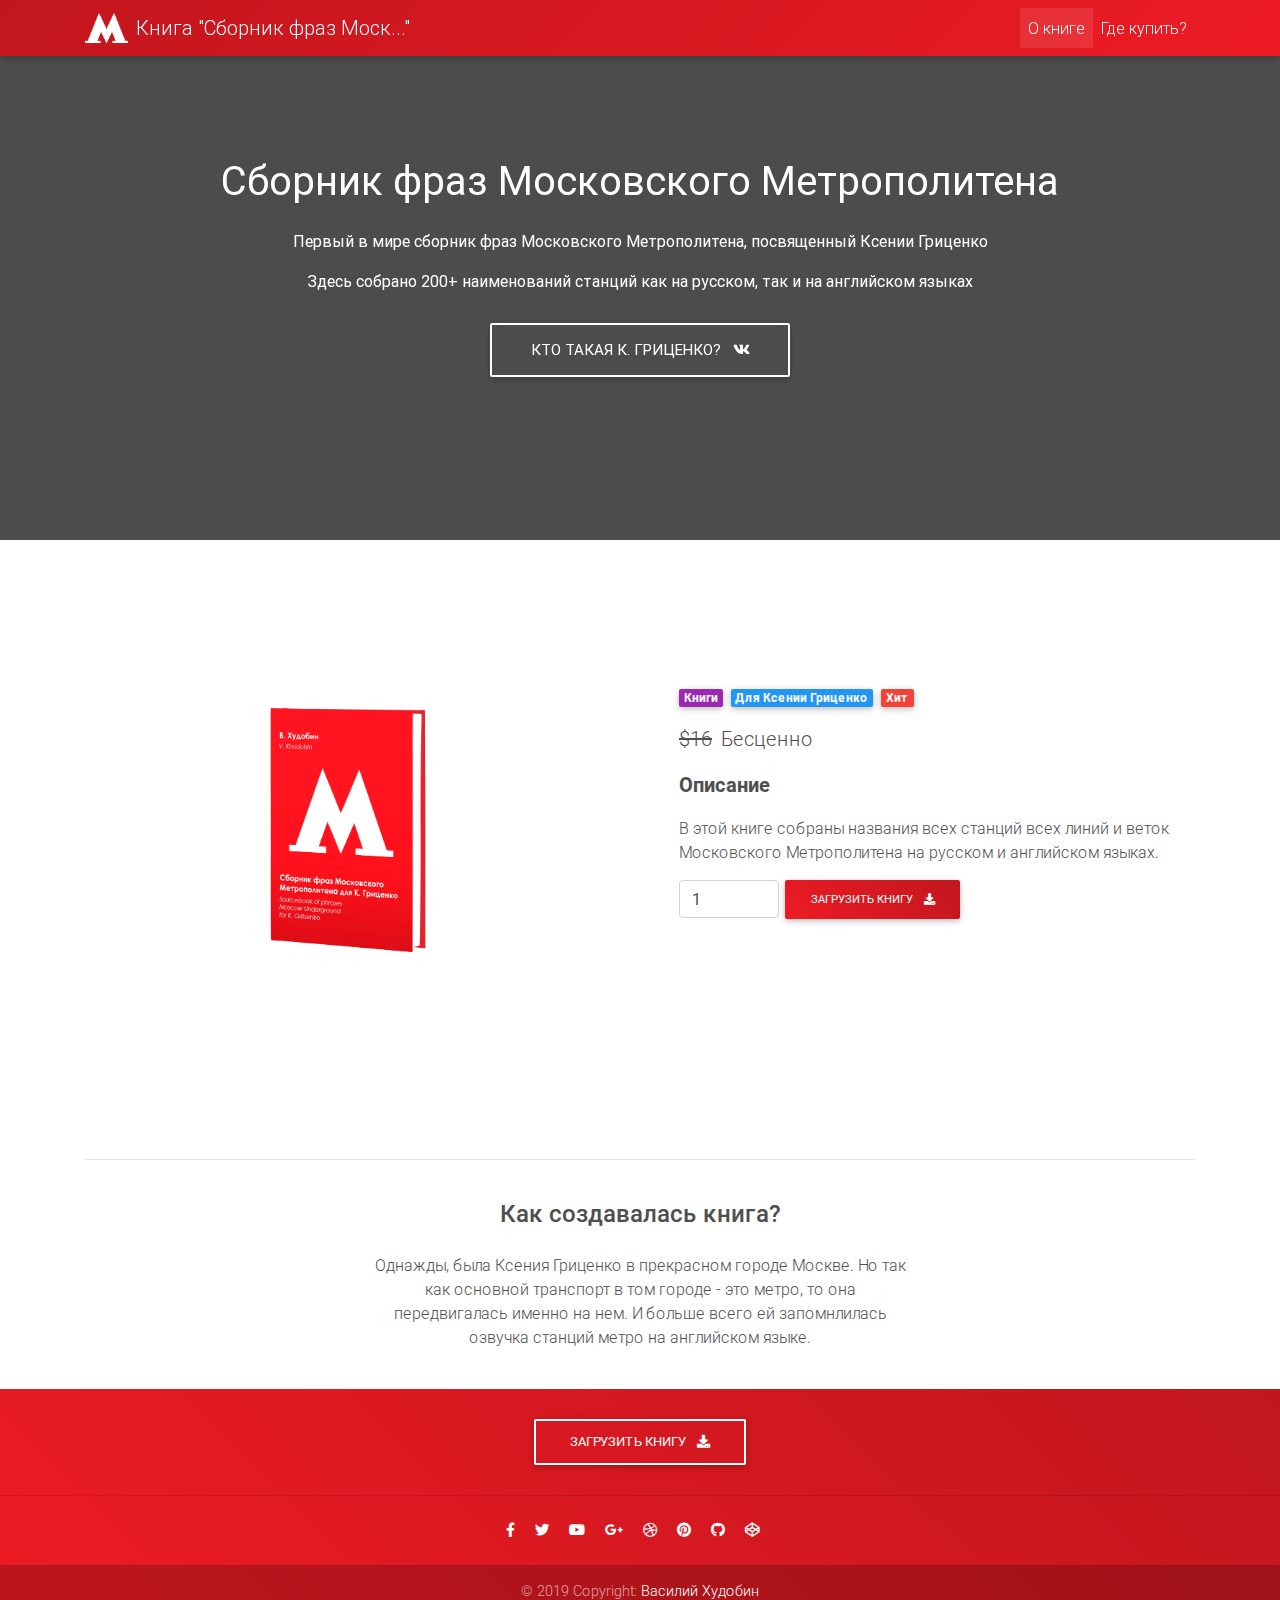
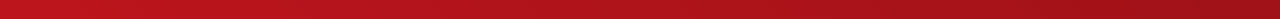
==== index.html @ d7477fa7 "Site" ====
<!DOCTYPE html>
<html lang="en">

<head>
  <meta charset="utf-8">
  <meta name="viewport" content="width=device-width, initial-scale=1, shrink-to-fit=no">
  <meta http-equiv="x-ua-compatible" content="ie=edge">
  <title>Кинга "Сборник фраз Моск..."</title>
  <!-- Font Awesome -->
  <link rel="stylesheet" href="https://use.fontawesome.com/releases/v5.11.2/css/all.css">
  <!-- Bootstrap core CSS -->
  <link href="css/bootstrap.min.css" rel="stylesheet">
  <!-- Material Design Bootstrap -->
  <link href="css/mdb.min.css" rel="stylesheet">
  <!-- Your custom styles (optional) -->
  <link href="css/style.css" rel="stylesheet">
  <style type="text/css">
    html,
    body,
    header,
    .carousel {
      height: 60vh;
    }

    @media (max-width: 740px) {

      html,
      body,
      header,
      .carousel {
        height: 100vh;
      }
    }

    @media (min-width: 800px) and (max-width: 850px) {

      html,
      body,
      header,
      .carousel {
        height: 100vh;
      }
    }

  </style>
</head>

<body>
  <nav>
    <div class="navbar navbar-expand-lg navbar-dark navbar-metro fixed-top">
      <div class="container">
        <a class="navbar-brand" href="#">
          <img src="img/brand-logo.png" height="30" class="d-inline-block align-top mr-2"
            alt="mdb logo">Книга "Cборник фраз Моск..."
        </a>
        <ul class="navbar-nav">
          <li class="nav-item active">
            <a class="nav-link" href="#">О книге</a>
          </li>
          <li class="nav-item">
            <a class="nav-link" href="buy.html">Где купить?</a>
          </li>
        </ul>
      </div>
    </div>  
  </nav>
  <div id="carousel-example-1z" class="carousel slide carousel-fade" data-ride="carousel">

    <!--Indicators-->
    <!-- <ol class="carousel-indicators">
      <li data-target="#carousel-example-1z" data-slide-to="0" class="active"></li>
      <li data-target="#carousel-example-1z" data-slide-to="1"></li>
      <li data-target="#carousel-example-1z" data-slide-to="2"></li>
    </ol> -->
    <!--/.Indicators-->

    <!--Slides-->
    <div class="carousel-inner" role="listbox">

      <!--First slide-->
      <div class="carousel-item active">
        <div class="view" style="background-image: url('https://avatars.mds.yandex.net/get-zen_doc/1716911/pub_5cd4f1c26a662500ae49b9da_5cda46250de4a600b3dadf7e/scale_1200'); background-repeat: no-repeat; background-size: cover;">

          <!-- Mask & flexbox options-->
          <div class="mask rgba-black-strong d-flex justify-content-center align-items-center">

            <!-- Content -->
            <div class="text-center white-text mx-5 wow fadeIn">
              <h1 class="mb-4">
                <strong>Cборник фраз Московского Метрополитена</strong>
              </h1>

              <p>
                <strong>Первый в мире сборник фраз Московского Метрополитена, посвященный Ксении Гриценко</strong>
              </p>

              <p class="mb-4 d-none d-md-block">
                <strong>Здесь собрано 200+ наименований станций как на русском, так и на английском языках</strong>
              </p>

              <a target="_blank" href="https://vk.com/ksu15g" class="btn btn-outline-white btn-lg">Кто такая К. Гриценко?
                <i class="fab fa-vk ml-2"></i>
              </a>
            </div>
            <!-- Content -->

          </div>
          <!-- Mask & flexbox options-->

        </div>
      </div>
      <!--/First slide-->


  

  </div>
  <!--/.Carousel Wrapper-->
  <main class="mt-5 pt-4">
    <div class="container dark-grey-text mt-5">

      <!--Grid row-->
      <div class="row wow fadeIn">

        <!--Grid column-->
        <div class="col-md-6 mb-4">

          <img src="img/photobook.PNG" class="img-fluid" alt="">

        </div>
        <!--Grid column-->

        <!--Grid column-->
        <div class="col-md-6 mb-4">

          <!--Content-->
          <div class="p-4">

            <div class="mb-3">
              <a href="">
                <span class="badge purple mr-1">Книги</span>
              </a>
              <a href="">
                <span class="badge blue mr-1">Для Ксении Гриценко</span>
              </a>
              <a href="">
                <span class="badge red mr-1">Хит</span>
              </a>
            </div>

            <p class="lead">
              <span class="mr-1">
                <del>$16</del>
              </span>
              <span>Бесценно</span>
            </p>

            <p class="lead font-weight-bold">Описание</p>

            <p>В этой книге собраны названия всех станций всех линий и веток Московского Метрополитена на русском и английском языках.</p>

            <form class="d-flex justify-content-left">
              <!-- Default input -->
              <input type="number" value="1" aria-label="Search" class="form-control" style="width: 100px">
              <a class="btn navbar-metro btn-md my-0 p light" href="https://yadi.sk/i/yJVN_wooiyykqg" target="_blank"
        role="button">Загрузить книгу
        <i class="fas fa-download ml-2"></i>
      </a>

            </form>

          </div>
          <!--Content-->

        </div>
        <!--Grid column-->

      </div>
      <!--Grid row-->

      <hr>

      <!--Grid row-->
      <div class="row d-flex justify-content-center wow fadeIn">

        <!--Grid column-->
        <div class="col-md-6 text-center">

          <h4 class="my-4 h4">Как создавалась книга?</h4>

          <p>Однажды, была Ксения Гриценко в прекрасном городе Москве. Но так как основной транспорт в том городе - это метро, то она передвигалась именно на нем. И больше всего ей запомнлилась озвучка станций метро на английском языке.</p>

        </div>
        <!--Grid column-->

      </div>
      <!--Grid row-->



    </div>
  </main>
  <footer class="page-footer text-center font-small mt-4 wow fadeIn navbar-metro">

    <!--Call to action-->
    <div class="pt-4">
      <a class="btn btn-outline-white" href="https://yadi.sk/i/yJVN_wooiyykqg" target="_blank"
        role="button">Загрузить книгу
        <i class="fas fa-download ml-2"></i>
      </a>
    </div>
    <!--/.Call to action-->

    <hr class="my-4">

    <!-- Social icons -->
    <div class="pb-4">
      <a href="https://www.facebook.com/mdbootstrap" target="_blank">
        <i class="fab fa-facebook-f mr-3"></i>
      </a>

      <a href="https://twitter.com/MDBootstrap" target="_blank">
        <i class="fab fa-twitter mr-3"></i>
      </a>

      <a href="https://www.youtube.com/watch?v=7MUISDJ5ZZ4" target="_blank">
        <i class="fab fa-youtube mr-3"></i>
      </a>

      <a href="https://plus.google.com/u/0/b/107863090883699620484" target="_blank">
        <i class="fab fa-google-plus-g mr-3"></i>
      </a>

      <a href="https://dribbble.com/mdbootstrap" target="_blank">
        <i class="fab fa-dribbble mr-3"></i>
      </a>

      <a href="https://pinterest.com/mdbootstrap" target="_blank">
        <i class="fab fa-pinterest mr-3"></i>
      </a>

      <a href="https://github.com/mdbootstrap/bootstrap-material-design" target="_blank">
        <i class="fab fa-github mr-3"></i>
      </a>

      <a href="http://codepen.io/mdbootstrap/" target="_blank">
        <i class="fab fa-codepen mr-3"></i>
      </a>
    </div>
    <!-- Social icons -->

    <!--Copyright-->
    <div class="footer-copyright py-3">
      © 2019 Copyright:
      <a href="https://vk.com/khudobinvasiliy" target="_blank"> Василий Худобин </a>
    </div>
    <!--/.Copyright-->

  </footer>  
  <script type="text/javascript" src="js/jquery-3.4.1.min.js"></script>
  <!-- Bootstrap tooltips -->
  <script type="text/javascript" src="js/popper.min.js"></script>
  <!-- Bootstrap core JavaScript -->
  <script type="text/javascript" src="js/bootstrap.min.js"></script>
  <!-- MDB core JavaScript -->
  <script type="text/javascript" src="js/mdb.min.js"></script>
</body>

</html>
---- css/style.css ----
.navbar-metro{
    background: linear-gradient(45deg, #ed1b24, #c2161d);
    color: #fff;
}
.navbar-metro:hover{
    background: linear-gradient(-45deg, #ed1b24, #c2161d);
    color: #fff;
}
/* Required height of parents of the Half Page Carousel for proper displaying carousel itself */
html,
body,
.view {
  height: 100%; }

/* Half Page Carousel itself*/
.carousel {
  height: 50%; }
  .carousel .carousel-inner {
    height: 100%; }
    .carousel .carousel-inner .carousel-item,
    .carousel .carousel-inner .active {
      height: 100%; }

/* Adjustment for mobile devices*/
@media (max-width: 776px) {
  .carousel {
    height: 100%; } }

/* Footer color for sake of consistency with Navbar */
.page-footer {
  background-color: #929FBA; }
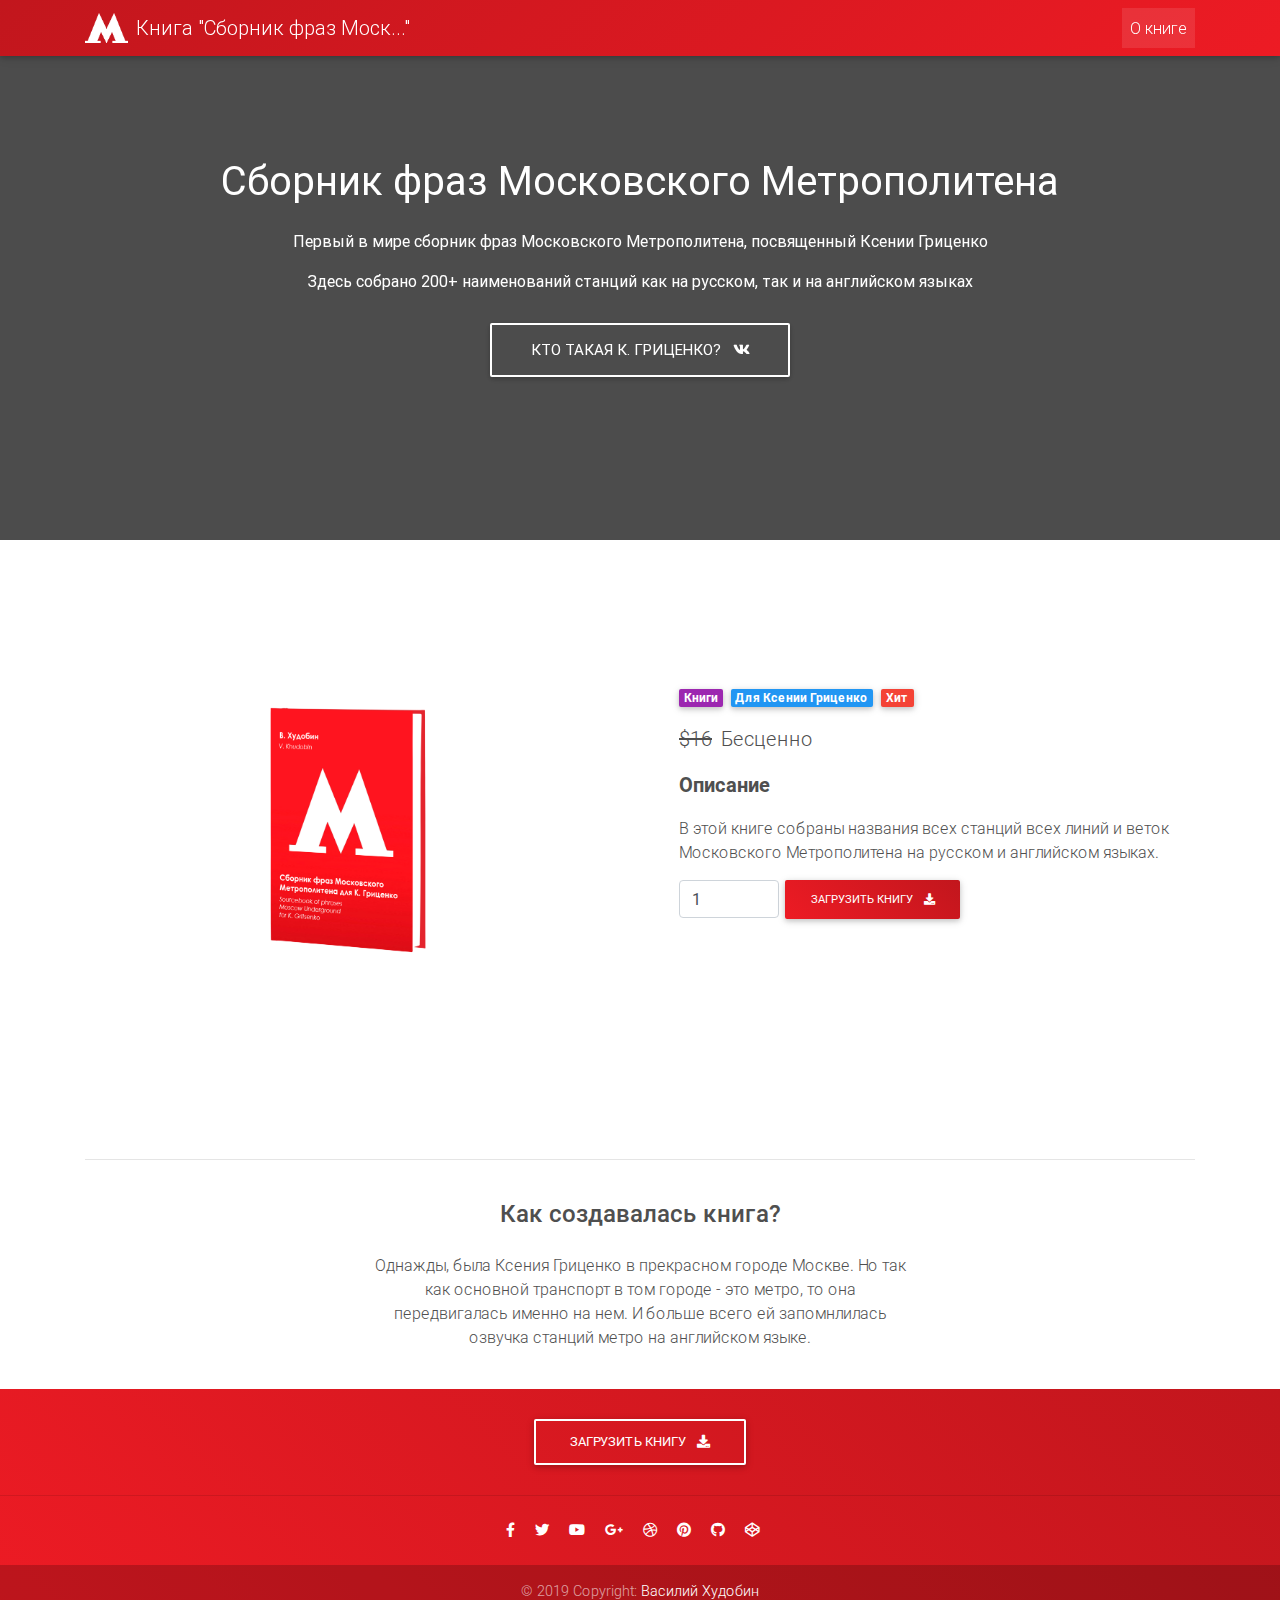
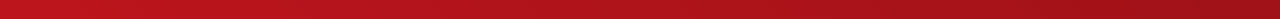
==== commit f887cb04: "Maybe Finish" ====
--- a/index.html
+++ b/index.html
@@ -14,6 +14,10 @@
   <link href="css/mdb.min.css" rel="stylesheet">
   <!-- Your custom styles (optional) -->
   <link href="css/style.css" rel="stylesheet">
+  <head>
+    <link rel="icon" href="img/logo.png" type="image/x-icon">
+    <link rel="shortcut icon" href="img/logo.png" type="image/x-icon">
+  </head>
   <style type="text/css">
     html,
     body,
@@ -57,9 +61,6 @@
           <li class="nav-item active">
             <a class="nav-link" href="#">О книге</a>
           </li>
-          <li class="nav-item">
-            <a class="nav-link" href="buy.html">Где купить?</a>
-          </li>
         </ul>
       </div>
     </div>  
